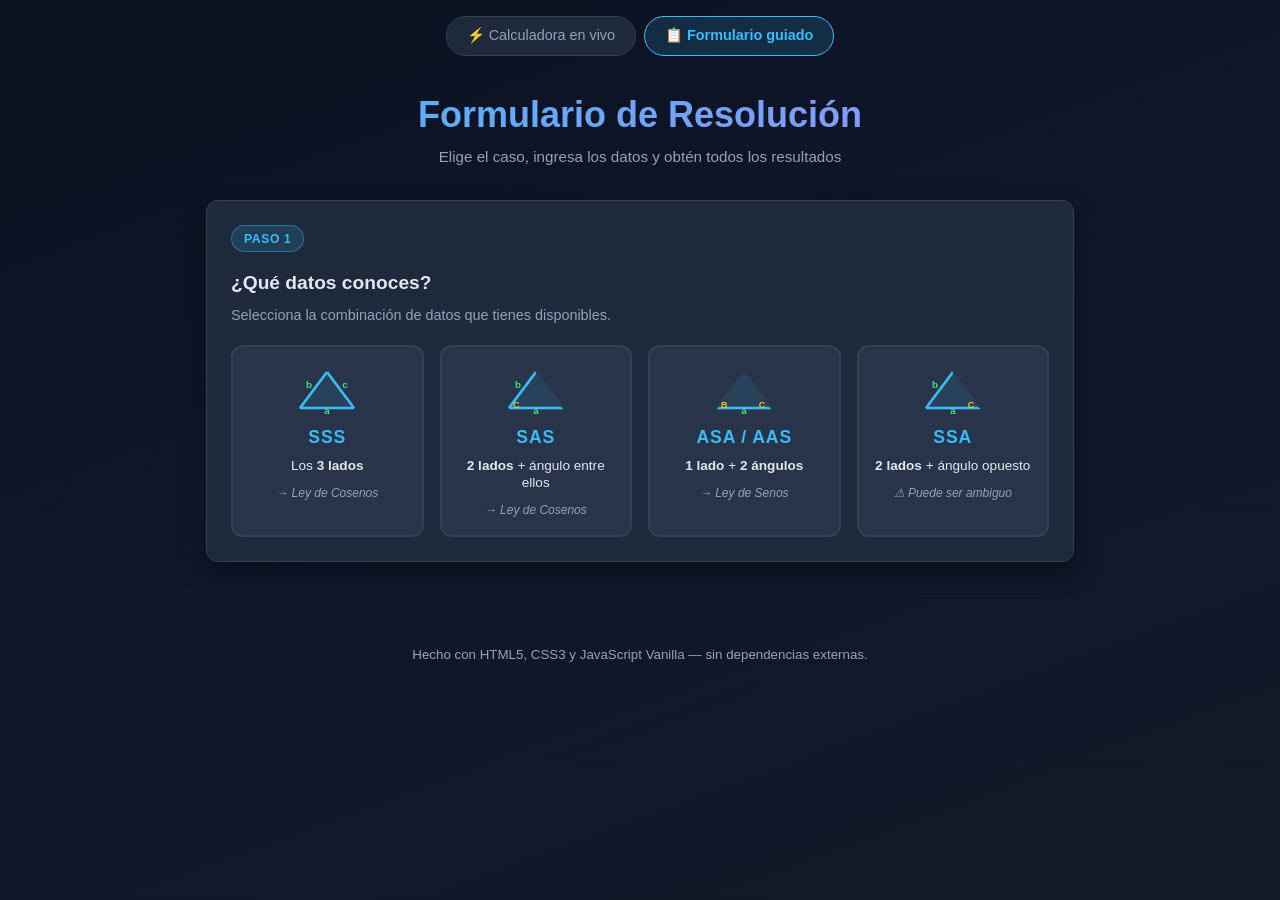
==== formulario.html @ 6e1d43f0 "Add files via upload" ====
<!DOCTYPE html>
<html lang="es">
<head>
    <meta charset="UTF-8">
    <meta name="viewport" content="width=device-width, initial-scale=1.0">
    <title>Formulario — Calculadora Trigonométrica</title>
    <link rel="stylesheet" href="styles.css">
    <link rel="stylesheet" href="formulario.css">
</head>
<body>
    <nav class="app-nav">
        <a href="index.html" class="nav-link">⚡ Calculadora en vivo</a>
        <a href="formulario.html" class="nav-link active">📋 Formulario guiado</a>
    </nav>

    <header class="app-header">
        <h1>Formulario de Resolución</h1>
        <p class="subtitle">Elige el caso, ingresa los datos y obtén todos los resultados</p>
    </header>

    <main class="form-main">

        <!-- ── Paso 1: Selector de caso ─────────────────── -->
        <section class="form-section">
            <div class="step-badge">Paso 1</div>
            <h2>¿Qué datos conoces?</h2>
            <p class="step-hint">Selecciona la combinación de datos que tienes disponibles.</p>

            <div class="case-grid">

                <label class="case-card" data-case="SSS">
                    <input type="radio" name="caso" value="SSS">
                    <div class="case-icon">
                        <svg viewBox="0 0 80 60" class="mini-tri">
                            <polygon points="10,50 70,50 40,10" class="mt-fill"/>
                            <line x1="10" y1="50" x2="70" y2="50" class="mt-known"/>
                            <line x1="10" y1="50" x2="40" y2="10" class="mt-known"/>
                            <line x1="70" y1="50" x2="40" y2="10" class="mt-known"/>
                            <text x="40" y="57" class="mt-lbl">a</text>
                            <text x="20" y="28" class="mt-lbl">b</text>
                            <text x="60" y="28" class="mt-lbl">c</text>
                        </svg>
                    </div>
                    <div class="case-title">SSS</div>
                    <div class="case-desc">Los <strong>3 lados</strong></div>
                    <div class="case-law">→ Ley de Cosenos</div>
                </label>

                <label class="case-card" data-case="SAS">
                    <input type="radio" name="caso" value="SAS">
                    <div class="case-icon">
                        <svg viewBox="0 0 80 60" class="mini-tri">
                            <polygon points="10,50 70,50 40,10" class="mt-fill"/>
                            <line x1="10" y1="50" x2="70" y2="50" class="mt-known"/>
                            <line x1="10" y1="50" x2="40" y2="10" class="mt-known"/>
                            <line x1="70" y1="50" x2="40" y2="10" class="mt-unknown"/>
                            <text x="40" y="57" class="mt-lbl">a</text>
                            <text x="20" y="28" class="mt-lbl">b</text>
                            <text x="18" y="50" class="mt-lbl-ang">C</text>
                        </svg>
                    </div>
                    <div class="case-title">SAS</div>
                    <div class="case-desc"><strong>2 lados</strong> + ángulo entre ellos</div>
                    <div class="case-law">→ Ley de Cosenos</div>
                </label>

                <label class="case-card" data-case="ASA">
                    <input type="radio" name="caso" value="ASA">
                    <div class="case-icon">
                        <svg viewBox="0 0 80 60" class="mini-tri">
                            <polygon points="10,50 70,50 40,10" class="mt-fill"/>
                            <line x1="10" y1="50" x2="70" y2="50" class="mt-known"/>
                            <line x1="10" y1="50" x2="40" y2="10" class="mt-unknown"/>
                            <line x1="70" y1="50" x2="40" y2="10" class="mt-unknown"/>
                            <text x="40" y="57" class="mt-lbl">a</text>
                            <text x="18" y="50" class="mt-lbl-ang">B</text>
                            <text x="60" y="50" class="mt-lbl-ang">C</text>
                        </svg>
                    </div>
                    <div class="case-title">ASA / AAS</div>
                    <div class="case-desc"><strong>1 lado</strong> + <strong>2 ángulos</strong></div>
                    <div class="case-law">→ Ley de Senos</div>
                </label>

                <label class="case-card" data-case="SSA">
                    <input type="radio" name="caso" value="SSA">
                    <div class="case-icon">
                        <svg viewBox="0 0 80 60" class="mini-tri">
                            <polygon points="10,50 70,50 40,10" class="mt-fill"/>
                            <line x1="10" y1="50" x2="70" y2="50" class="mt-known"/>
                            <line x1="10" y1="50" x2="40" y2="10" class="mt-known"/>
                            <line x1="70" y1="50" x2="40" y2="10" class="mt-unknown"/>
                            <text x="40" y="57" class="mt-lbl">a</text>
                            <text x="20" y="28" class="mt-lbl">b</text>
                            <text x="60" y="50" class="mt-lbl-ang">C</text>
                        </svg>
                    </div>
                    <div class="case-title">SSA</div>
                    <div class="case-desc"><strong>2 lados</strong> + ángulo opuesto</div>
                    <div class="case-law">⚠ Puede ser ambiguo</div>
                </label>

            </div>
        </section>

        <!-- ── Paso 2: Campos dinámicos ─────────────────── -->
        <section class="form-section" id="step2" hidden>
            <div class="step-badge">Paso 2</div>
            <h2>Ingresa los datos conocidos</h2>
            <p class="step-hint" id="step2-hint"></p>

            <div class="dyn-fields" id="dyn-fields"></div>

            <button type="button" class="solve-btn" id="btn-solve">Calcular triángulo</button>
        </section>

        <!-- ── Resultados ────────────────────────────────── -->
        <section class="form-section result-section" id="result-section" hidden>
            <div class="step-badge success">Resultado</div>
            <h2>Triángulo resuelto</h2>

            <!-- Alerta / aviso -->
            <div class="result-alert" id="result-alert" hidden></div>

            <!-- Tipo + diagrama -->
            <div class="result-top">
                <div class="type-badges" id="type-badges"></div>
                <div class="result-diagram">
                    <svg id="form-svg" viewBox="0 0 380 280" xmlns="http://www.w3.org/2000/svg"></svg>
                </div>
            </div>

            <!-- Grid de valores -->
            <div class="value-grid">
                <div class="value-group">
                    <h3>Lados</h3>
                    <div class="value-row"><span class="vr-label">a</span><span class="vr-val" id="fr-a">—</span></div>
                    <div class="value-row"><span class="vr-label">b</span><span class="vr-val" id="fr-b">—</span></div>
                    <div class="value-row"><span class="vr-label">c</span><span class="vr-val" id="fr-c">—</span></div>
                </div>
                <div class="value-group">
                    <h3>Ángulos</h3>
                    <div class="value-row"><span class="vr-label">A</span><span class="vr-val" id="fr-A">—</span></div>
                    <div class="value-row"><span class="vr-label">B</span><span class="vr-val" id="fr-B">—</span></div>
                    <div class="value-row"><span class="vr-label">C</span><span class="vr-val" id="fr-C">—</span></div>
                </div>
                <div class="value-group">
                    <h3>Medidas</h3>
                    <div class="value-row"><span class="vr-label">Perímetro</span><span class="vr-val" id="fr-per">—</span></div>
                    <div class="value-row"><span class="vr-label">Semiperímetro</span><span class="vr-val" id="fr-semi">—</span></div>
                    <div class="value-row"><span class="vr-label">Área</span><span class="vr-val" id="fr-area">—</span></div>
                    <div class="value-row"><span class="vr-label">Inradio (r)</span><span class="vr-val" id="fr-inr">—</span></div>
                    <div class="value-row"><span class="vr-label">Circunradio (R)</span><span class="vr-val" id="fr-cir">—</span></div>
                </div>
                <div class="value-group">
                    <h3>Alturas</h3>
                    <div class="value-row"><span class="vr-label">h<sub>a</sub></span><span class="vr-val" id="fr-ha">—</span></div>
                    <div class="value-row"><span class="vr-label">h<sub>b</sub></span><span class="vr-val" id="fr-hb">—</span></div>
                    <div class="value-row"><span class="vr-label">h<sub>c</sub></span><span class="vr-val" id="fr-hc">—</span></div>
                </div>
            </div>

            <!-- Info hipotenusa (si rectángulo) -->
            <div class="hyp-info" id="fr-hyp-info" hidden></div>

            <!-- ── DESARROLLO / PROCEDIMIENTO ──────────────── -->
            <div class="dev-section" id="dev-section">
                <button class="dev-toggle" id="dev-toggle" type="button">
                    <span>📐 Ver desarrollo paso a paso</span>
                    <span class="dev-arrow" id="dev-arrow">▼</span>
                </button>
                <div class="dev-body" id="dev-body" hidden></div>
            </div>

            <!-- Método (badge pequeño debajo del desarrollo) -->
            <div class="method-box" id="method-box"></div>

            <!-- Tabla trigonométrica -->
            <div class="trig-section">
                <h3>Razones Trigonométricas</h3>
                <div class="trig-table-wrapper">
                    <table class="trig-table">
                        <thead>
                            <tr>
                                <th>Ángulo</th>
                                <th>Valor</th>
                                <th>sen</th>
                                <th>cos</th>
                                <th>tan</th>
                                <th>cot</th>
                                <th>sec</th>
                                <th>csc</th>
                            </tr>
                        </thead>
                        <tbody>
                            <tr>
                                <th>A</th>
                                <td id="ff-A-val">—</td>
                                <td id="ff-A-sen">—</td>
                                <td id="ff-A-cos">—</td>
                                <td id="ff-A-tan">—</td>
                                <td id="ff-A-cot">—</td>
                                <td id="ff-A-sec">—</td>
                                <td id="ff-A-csc">—</td>
                            </tr>
                            <tr>
                                <th>B</th>
                                <td id="ff-B-val">—</td>
                                <td id="ff-B-sen">—</td>
                                <td id="ff-B-cos">—</td>
                                <td id="ff-B-tan">—</td>
                                <td id="ff-B-cot">—</td>
                                <td id="ff-B-sec">—</td>
                                <td id="ff-B-csc">—</td>
                            </tr>
                            <tr>
                                <th>C</th>
                                <td id="ff-C-val">—</td>
                                <td id="ff-C-sen">—</td>
                                <td id="ff-C-cos">—</td>
                                <td id="ff-C-tan">—</td>
                                <td id="ff-C-cot">—</td>
                                <td id="ff-C-sec">—</td>
                                <td id="ff-C-csc">—</td>
                            </tr>
                        </tbody>
                    </table>
                </div>
            </div>

            <div class="form-actions">
                <button type="button" id="btn-reset" class="reset-btn">← Nuevo cálculo</button>
            </div>
        </section>

        <!-- ── Error ─────────────────────────────────────── -->
        <div class="error-box" id="error-box" hidden></div>

    </main>

    <footer class="app-footer">
        <small>Hecho con HTML5, CSS3 y JavaScript Vanilla — sin dependencias externas.</small>
    </footer>

    <script src="solver.js"></script>
    <script src="formulario.js"></script>
</body>
</html>
---- styles.css ----
/* Reset y variables */
*,
*::before,
*::after {
    box-sizing: border-box;
}

:root {
    --bg: #0f172a;
    --bg-panel: #1e293b;
    --bg-card: #273449;
    --border: #334155;
    --text: #e2e8f0;
    --text-dim: #94a3b8;
    --accent: #38bdf8;
    --accent-strong: #0ea5e9;
    --success: #4ade80;
    --warning: #fbbf24;
    --error: #f87171;
    --info: #60a5fa;
    --shadow: 0 10px 25px rgba(0, 0, 0, 0.35);
    --radius: 12px;
}

html, body {
    margin: 0;
    padding: 0;
}

body {
    font-family: -apple-system, BlinkMacSystemFont, "Segoe UI", Roboto,
        "Helvetica Neue", Arial, sans-serif;
    background: linear-gradient(160deg, #0b1120 0%, #0f172a 50%, #111827 100%);
    color: var(--text);
    min-height: 100vh;
    line-height: 1.5;
    -webkit-font-smoothing: antialiased;
}

/* Nav */
.app-nav {
    display: flex;
    justify-content: center;
    gap: 0.5rem;
    padding: 1rem 1rem 0;
}

.nav-link {
    display: inline-flex;
    align-items: center;
    gap: 0.4rem;
    padding: 0.5rem 1.25rem;
    background: var(--bg-panel);
    border: 1px solid var(--border);
    border-radius: 999px;
    color: var(--text-dim);
    text-decoration: none;
    font-size: 0.9rem;
    font-weight: 500;
    transition: all 0.15s;
}

.nav-link:hover {
    border-color: var(--accent);
    color: var(--text);
}

.nav-link.active {
    background: rgba(56, 189, 248, 0.15);
    border-color: var(--accent);
    color: var(--accent);
    font-weight: 700;
}

/* Header */
.app-header {
    text-align: center;
    padding: 2rem 1rem 1rem;
}

.app-header h1 {
    margin: 0;
    font-size: clamp(1.5rem, 3vw + 0.5rem, 2.25rem);
    background: linear-gradient(90deg, var(--accent), #a78bfa);
    -webkit-background-clip: text;
    background-clip: text;
    color: transparent;
}

.subtitle {
    margin: 0.25rem 0 0;
    color: var(--text-dim);
    font-size: 0.95rem;
}

/* Layout principal */
.app-main {
    max-width: 1200px;
    margin: 0 auto;
    padding: 1rem;
    display: grid;
    grid-template-columns: minmax(280px, 1fr) minmax(280px, 1.2fr);
    grid-template-areas:
        "input diagram"
        "results results";
    gap: 1.25rem;
}

@media (max-width: 820px) {
    .app-main {
        grid-template-columns: 1fr;
        grid-template-areas:
            "input"
            "diagram"
            "results";
    }
}

.input-panel { grid-area: input; }
.diagram-panel { grid-area: diagram; }
.results-panel { grid-area: results; }

/* Paneles */
.panel {
    background: var(--bg-panel);
    border: 1px solid var(--border);
    border-radius: var(--radius);
    padding: 1.25rem;
    box-shadow: var(--shadow);
}

.panel h2 {
    margin: 0 0 1rem;
    font-size: 1.1rem;
    color: var(--accent);
    text-transform: uppercase;
    letter-spacing: 0.05em;
}

/* Inputs */
.input-grid {
    display: grid;
    grid-template-columns: 1fr 1fr;
    gap: 1rem;
}

@media (max-width: 480px) {
    .input-grid { grid-template-columns: 1fr; }
}

.input-group {
    border: 1px solid var(--border);
    border-radius: 10px;
    padding: 0.75rem;
    margin: 0;
}

.input-group legend {
    padding: 0 0.4rem;
    color: var(--text-dim);
    font-size: 0.85rem;
    text-transform: uppercase;
    letter-spacing: 0.05em;
}

.input-group label {
    display: flex;
    align-items: center;
    justify-content: space-between;
    gap: 0.5rem;
    margin: 0.5rem 0;
}

.input-group label span em {
    font-style: italic;
    color: var(--accent);
    font-weight: 600;
}

.input-group input {
    width: 100px;
    padding: 0.5rem 0.6rem;
    background: var(--bg-card);
    border: 1px solid var(--border);
    border-radius: 8px;
    color: var(--text);
    font-size: 0.95rem;
    text-align: right;
    transition: border-color 0.15s, box-shadow 0.15s;
    -moz-appearance: textfield;
}

.input-group input::-webkit-outer-spin-button,
.input-group input::-webkit-inner-spin-button {
    -webkit-appearance: none;
    margin: 0;
}

.input-group input:focus {
    outline: none;
    border-color: var(--accent);
    box-shadow: 0 0 0 3px rgba(56, 189, 248, 0.2);
}

.input-group input.invalid {
    border-color: var(--error);
    box-shadow: 0 0 0 3px rgba(248, 113, 113, 0.2);
}

/* Acciones */
.actions {
    display: flex;
    gap: 0.5rem;
    margin-top: 1rem;
    flex-wrap: wrap;
    align-items: center;
}

.type-presets {
    margin-top: 1rem;
    padding-top: 0.25rem;
    border-top: 1px dashed rgba(148, 163, 184, 0.2);
}

.example-presets {
    margin-top: 0.5rem;
    padding-top: 0.25rem;
    border-top: 1px dashed rgba(148, 163, 184, 0.2);
}

/* Botones de ejemplo con acento verde para distinguirlos de los presets */
.example-presets button {
    background: rgba(74, 222, 128, 0.08);
    border-color: rgba(74, 222, 128, 0.35);
    color: #86efac;
}

.example-presets button:hover {
    background: #16a34a;
    border-color: #4ade80;
    color: #fff;
    transform: translateY(-1px);
}

.actions-label {
    color: var(--text-dim);
    font-size: 0.8rem;
    text-transform: uppercase;
    letter-spacing: 0.05em;
    margin-right: 0.25rem;
}

.actions button {
    flex: 1;
    min-width: 110px;
    padding: 0.6rem 1rem;
    background: var(--bg-card);
    border: 1px solid var(--border);
    border-radius: 8px;
    color: var(--text);
    cursor: pointer;
    font-size: 0.9rem;
    font-weight: 500;
    transition: all 0.15s;
}

.actions button:hover {
    background: var(--accent-strong);
    border-color: var(--accent);
    color: #fff;
    transform: translateY(-1px);
}

/* Mensaje de estado */
.status-message {
    margin-top: 1rem;
    padding: 0.75rem 1rem;
    background: rgba(96, 165, 250, 0.1);
    border-left: 3px solid var(--info);
    border-radius: 6px;
    color: var(--text);
    font-size: 0.9rem;
    min-height: 2.5rem;
}

.status-message.success {
    background: rgba(74, 222, 128, 0.1);
    border-left-color: var(--success);
}

.status-message.warning {
    background: rgba(251, 191, 36, 0.1);
    border-left-color: var(--warning);
}

.status-message.error {
    background: rgba(248, 113, 113, 0.1);
    border-left-color: var(--error);
}

/* Diagrama SVG */
.svg-container {
    background: var(--bg-card);
    border: 1px solid var(--border);
    border-radius: 10px;
    padding: 0.5rem;
    display: flex;
    justify-content: center;
    align-items: center;
    min-height: 280px;
}

#triangle-svg {
    width: 100%;
    height: auto;
    max-height: 360px;
    display: block;
}

/* Estilos de elementos SVG */
.svg-side {
    stroke: var(--accent);
    stroke-width: 2.5;
    fill: none;
    stroke-linecap: round;
    stroke-linejoin: round;
}

.svg-side.hypotenuse {
    stroke: #f472b6;
    stroke-width: 4;
}

.svg-hyp-label {
    fill: #f472b6;
    font-size: 12px;
    font-weight: 700;
    font-family: inherit;
    letter-spacing: 0.02em;
}

.svg-right-marker {
    fill: none;
    stroke: var(--warning);
    stroke-width: 2;
    stroke-linecap: square;
}

.svg-right-square {
    fill: rgba(251, 191, 36, 0.15);
    stroke: var(--warning);
    stroke-width: 1.5;
}

.svg-fill {
    fill: rgba(56, 189, 248, 0.12);
    stroke: none;
}

.svg-vertex {
    fill: var(--accent);
}

.svg-vertex-label {
    fill: var(--text);
    font-size: 16px;
    font-weight: 700;
    font-family: inherit;
}

.svg-side-label {
    fill: var(--success);
    font-size: 13px;
    font-weight: 600;
    font-family: inherit;
}

.svg-angle-arc {
    fill: none;
    stroke: var(--warning);
    stroke-width: 1.8;
}

.svg-angle-label {
    fill: var(--warning);
    font-size: 12px;
    font-weight: 600;
    font-family: inherit;
}

.svg-placeholder {
    fill: var(--text-dim);
    font-size: 14px;
    font-family: inherit;
}

/* Resultados */
.results-grid {
    display: grid;
    grid-template-columns: repeat(auto-fit, minmax(220px, 1fr));
    gap: 1rem;
}

.result-card {
    background: var(--bg-card);
    border: 1px solid var(--border);
    border-radius: 10px;
    padding: 0.9rem 1rem;
}

.result-card.wide {
    grid-column: 1 / -1;
}

.result-card h3 {
    margin: 0 0 0.6rem;
    font-size: 0.85rem;
    color: var(--text-dim);
    text-transform: uppercase;
    letter-spacing: 0.05em;
}

.result-list {
    list-style: none;
    padding: 0;
    margin: 0;
}

.result-list li {
    display: flex;
    justify-content: space-between;
    align-items: baseline;
    padding: 0.3rem 0;
    border-bottom: 1px dashed rgba(148, 163, 184, 0.15);
    font-size: 0.92rem;
}

.result-list li:last-child {
    border-bottom: none;
}

.result-list .label {
    color: var(--text-dim);
}

.result-list .value {
    font-variant-numeric: tabular-nums;
    font-weight: 600;
    color: var(--text);
}

.result-list .value.computed {
    color: var(--success);
}

.result-list .value.given {
    color: var(--accent);
}

/* Marcado especial para el lado que es la hipotenusa */
.result-list li.is-hypotenuse {
    background: rgba(244, 114, 182, 0.08);
    border-bottom-color: rgba(244, 114, 182, 0.25);
    padding-left: 0.4rem;
    padding-right: 0.4rem;
    border-radius: 6px;
    margin: 0.1rem -0.4rem;
}

.result-list li.is-hypotenuse .label::after {
    content: "hipotenusa";
    display: inline-block;
    margin-left: 0.5rem;
    padding: 0.08rem 0.5rem;
    border-radius: 999px;
    background: rgba(244, 114, 182, 0.22);
    color: #f9a8d4;
    font-size: 0.68rem;
    font-weight: 700;
    letter-spacing: 0.04em;
    text-transform: uppercase;
    vertical-align: 1px;
}

.result-list li.is-hypotenuse .value {
    color: #f9a8d4;
    font-weight: 800;
}

.right-info {
    margin-top: 0.6rem;
    padding: 0.55rem 0.75rem;
    background: rgba(244, 114, 182, 0.12);
    border-left: 3px solid #f472b6;
    border-radius: 6px;
    font-size: 0.85rem;
    line-height: 1.45;
    color: var(--text);
}

.right-info strong {
    color: #f9a8d4;
}

.right-info .pill {
    display: inline-block;
    padding: 0.05rem 0.5rem;
    border-radius: 999px;
    background: rgba(251, 191, 36, 0.2);
    color: var(--warning);
    font-weight: 700;
    font-size: 0.8rem;
    margin: 0 0.15rem;
}

/* Tabla trigonométrica */
.trig-table-wrapper {
    overflow-x: auto;
}

.trig-table {
    width: 100%;
    border-collapse: collapse;
    font-size: 0.88rem;
    font-variant-numeric: tabular-nums;
}

.trig-table th,
.trig-table td {
    padding: 0.45rem 0.6rem;
    text-align: right;
    border-bottom: 1px solid rgba(148, 163, 184, 0.15);
}

.trig-table thead th {
    color: var(--text-dim);
    font-weight: 600;
    text-transform: uppercase;
    font-size: 0.75rem;
    letter-spacing: 0.05em;
    border-bottom: 1px solid var(--border);
}

.trig-table tbody th {
    text-align: left;
    color: var(--accent);
    font-weight: 700;
}

/* Footer */
.app-footer {
    text-align: center;
    padding: 2rem 1rem;
    color: var(--text-dim);
}

/* Reduce motion */
@media (prefers-reduced-motion: reduce) {
    * { transition: none !important; }
}
---- formulario.css ----
/* formulario.css — Estilos exclusivos de la página de formulario */

/* ── Acordeón de desarrollo ─────────────────────────────────────── */
.dev-section {
    margin-bottom: 1.2rem;
    border: 1px solid var(--border);
    border-radius: 10px;
    overflow: hidden;
}

.dev-toggle {
    width: 100%;
    display: flex;
    align-items: center;
    justify-content: space-between;
    padding: 0.85rem 1.1rem;
    background: rgba(99, 102, 241, 0.1);
    border: none;
    color: #a5b4fc;
    font-size: 0.95rem;
    font-weight: 700;
    cursor: pointer;
    text-align: left;
    gap: 0.5rem;
    transition: background 0.15s;
}

.dev-toggle:hover { background: rgba(99, 102, 241, 0.18); }
.dev-toggle.open { background: rgba(99, 102, 241, 0.2); }
.dev-arrow { font-size: 0.75rem; transition: transform 0.2s; }

.dev-body {
    padding: 1.2rem;
    background: var(--bg-card);
    border-top: 1px solid var(--border);
    display: flex;
    flex-direction: column;
    gap: 1.5rem;
}

/* Grupo (sección dentro del desarrollo) */
.dev-group {
    display: flex;
    flex-direction: column;
    gap: 0.75rem;
}

.dev-group-title {
    font-size: 0.85rem;
    font-weight: 800;
    text-transform: uppercase;
    letter-spacing: 0.07em;
    color: var(--text-dim);
    border-bottom: 1px dashed var(--border);
    padding-bottom: 0.4rem;
}

/* Paso individual */
.dev-step {
    background: var(--bg-panel);
    border: 1px solid var(--border);
    border-radius: 8px;
    overflow: hidden;
}

.dev-step-title {
    background: rgba(56, 189, 248, 0.08);
    border-bottom: 1px solid var(--border);
    padding: 0.45rem 0.9rem;
    font-size: 0.8rem;
    font-weight: 700;
    color: var(--accent);
    letter-spacing: 0.02em;
}

.dev-formula-row {
    display: flex;
    flex-direction: column;
    gap: 0;
}

.dev-formula {
    padding: 0.5rem 0.9rem;
    font-size: 0.88rem;
    font-family: 'Courier New', 'Consolas', monospace;
    line-height: 1.65;
    border-bottom: 1px dashed rgba(148, 163, 184, 0.12);
}

.dev-formula:last-child { border-bottom: none; }

/* Tipos de fórmula */
.dev-formula.symbolic {
    color: var(--text-dim);
    background: rgba(255, 255, 255, 0.02);
    font-style: italic;
}

.dev-formula.subst {
    color: var(--text);
    background: rgba(255, 255, 255, 0.03);
}

.dev-formula.result {
    color: var(--success);
    font-weight: 700;
    background: rgba(74, 222, 128, 0.06);
    font-size: 0.92rem;
}

.dev-formula strong { color: #86efac; }

.dev-note {
    padding: 0.35rem 0.9rem 0.5rem;
    font-size: 0.78rem;
    color: var(--warning);
    background: rgba(251, 191, 36, 0.05);
    border-top: 1px dashed rgba(251, 191, 36, 0.2);
}

/* Bloque de razones trigonométricas */
.dev-trig-angle {
    background: var(--bg-panel);
    border: 1px solid var(--border);
    border-radius: 8px;
    overflow: hidden;
}

.dev-trig-label {
    background: rgba(251, 191, 36, 0.08);
    border-bottom: 1px solid var(--border);
    padding: 0.45rem 0.9rem;
    font-size: 0.82rem;
    font-weight: 700;
    color: var(--warning);
}

.dev-trig-grid {
    display: flex;
    flex-direction: column;
}

.dtg-row {
    display: grid;
    grid-template-columns: 100px 1fr auto;
    gap: 0.5rem;
    align-items: center;
    padding: 0.35rem 0.9rem;
    border-bottom: 1px dashed rgba(148, 163, 184, 0.1);
    font-size: 0.85rem;
}

.dtg-row:last-child { border-bottom: none; }

.dtg-name {
    color: var(--accent);
    font-weight: 700;
    font-family: 'Courier New', monospace;
    white-space: nowrap;
}

.dtg-sym {
    color: var(--text-dim);
    font-family: 'Courier New', monospace;
    font-size: 0.82rem;
}

.dtg-val {
    color: var(--success);
    font-family: 'Courier New', monospace;
    font-weight: 700;
    text-align: right;
    white-space: nowrap;
}

.dtg-val strong { color: #86efac; }

@media (max-width: 560px) {
    .dtg-row { grid-template-columns: 80px 1fr auto; }
    .dev-formula { font-size: 0.8rem; }
}

.form-main {
    max-width: 900px;
    margin: 0 auto;
    padding: 1rem 1rem 3rem;
    display: flex;
    flex-direction: column;
    gap: 1.5rem;
}

/* Secciones / pasos */
.form-section {
    background: var(--bg-panel);
    border: 1px solid var(--border);
    border-radius: var(--radius);
    padding: 1.5rem;
    box-shadow: var(--shadow);
}

.form-section h2 {
    margin: 0.5rem 0 0.4rem;
    font-size: 1.2rem;
    color: var(--text);
}

.step-hint {
    color: var(--text-dim);
    font-size: 0.9rem;
    margin: 0 0 1.2rem;
}

.step-badge {
    display: inline-block;
    padding: 0.2rem 0.75rem;
    border-radius: 999px;
    background: rgba(56, 189, 248, 0.15);
    border: 1px solid rgba(56, 189, 248, 0.4);
    color: var(--accent);
    font-size: 0.75rem;
    font-weight: 700;
    text-transform: uppercase;
    letter-spacing: 0.06em;
    margin-bottom: 0.6rem;
}

.step-badge.success {
    background: rgba(74, 222, 128, 0.15);
    border-color: rgba(74, 222, 128, 0.4);
    color: var(--success);
}

/* ── Tarjetas de caso ──────────────────────────────────── */
.case-grid {
    display: grid;
    grid-template-columns: repeat(auto-fit, minmax(170px, 1fr));
    gap: 1rem;
}

.case-card {
    position: relative;
    display: flex;
    flex-direction: column;
    align-items: center;
    gap: 0.4rem;
    padding: 1rem 0.75rem;
    background: var(--bg-card);
    border: 2px solid var(--border);
    border-radius: 12px;
    cursor: pointer;
    transition: all 0.15s;
    text-align: center;
    user-select: none;
}

.case-card input[type="radio"] {
    position: absolute;
    opacity: 0;
    pointer-events: none;
}

.case-card:hover {
    border-color: var(--accent);
    background: rgba(56, 189, 248, 0.06);
    transform: translateY(-2px);
}

.case-card:has(input:checked) {
    border-color: var(--accent);
    background: rgba(56, 189, 248, 0.12);
    box-shadow: 0 0 0 3px rgba(56, 189, 248, 0.2);
}

.case-title {
    font-size: 1.1rem;
    font-weight: 800;
    color: var(--accent);
    letter-spacing: 0.05em;
}

.case-desc {
    font-size: 0.85rem;
    color: var(--text);
    line-height: 1.3;
}

.case-law {
    font-size: 0.75rem;
    color: var(--text-dim);
    font-style: italic;
    margin-top: 0.2rem;
}

/* Mini SVG triángulo */
.case-icon { width: 72px; height: 54px; }
.mini-tri { width: 100%; height: 100%; }
.mt-fill { fill: rgba(56, 189, 248, 0.1); }
.mt-known { stroke: var(--accent); stroke-width: 3; }
.mt-unknown { stroke: var(--border); stroke-width: 2; stroke-dasharray: 5 3; }
.mt-lbl { fill: var(--success); font-size: 11px; font-weight: 700; text-anchor: middle; font-family: inherit; }
.mt-lbl-ang { fill: var(--warning); font-size: 10px; font-weight: 700; text-anchor: middle; font-family: inherit; }

/* ── Campos dinámicos ──────────────────────────────────── */
.dyn-fields {
    display: grid;
    grid-template-columns: repeat(auto-fit, minmax(220px, 1fr));
    gap: 1rem;
    margin-bottom: 1.5rem;
}

.field-group {
    background: var(--bg-card);
    border: 1px solid var(--border);
    border-radius: 10px;
    padding: 0.9rem 1rem;
}

.field-group legend, .field-group .fg-title {
    display: block;
    font-size: 0.8rem;
    font-weight: 700;
    text-transform: uppercase;
    letter-spacing: 0.05em;
    color: var(--text-dim);
    margin-bottom: 0.6rem;
}

/* Wrapper campo + error inline */
.field-item {
    margin: 0.45rem 0;
    display: flex;
    flex-direction: column;
    gap: 0.2rem;
}

.field-row {
    display: flex;
    align-items: center;
    justify-content: space-between;
    gap: 0.5rem;
}

.field-row label-text, .field-row .fl-label {
    font-size: 0.92rem;
    color: var(--text);
}

.fl-label em { color: var(--accent); font-weight: 700; font-style: italic; }
.fl-label .ang-em { color: var(--warning); font-weight: 700; font-style: italic; }

/* Error inline por campo */
.field-error {
    font-size: 0.75rem;
    color: var(--error);
    padding-left: 0.2rem;
    min-height: 0;
    max-height: 0;
    overflow: hidden;
    opacity: 0;
    transition: max-height 0.2s ease, opacity 0.2s ease;
}

.field-error.show {
    max-height: 2.5rem;
    opacity: 1;
}

.field-row input {
    width: 110px;
    padding: 0.45rem 0.6rem;
    background: var(--bg-panel);
    border: 1px solid var(--border);
    border-radius: 8px;
    color: var(--text);
    font-size: 0.95rem;
    text-align: right;
    -moz-appearance: textfield;
    transition: border-color 0.15s, box-shadow 0.15s;
}
.field-row input::-webkit-outer-spin-button,
.field-row input::-webkit-inner-spin-button { -webkit-appearance: none; margin: 0; }
.field-row input:focus {
    outline: none;
    border-color: var(--accent);
    box-shadow: 0 0 0 3px rgba(56, 189, 248, 0.2);
}
.field-row input.invalid {
    border-color: var(--error);
    box-shadow: 0 0 0 3px rgba(248, 113, 113, 0.15);
    background: rgba(248, 113, 113, 0.06);
}
.field-row input.valid {
    border-color: var(--success);
    box-shadow: 0 0 0 2px rgba(74, 222, 128, 0.15);
}

/* ── Botón principal ───────────────────────────────────── */
.solve-btn {
    width: 100%;
    padding: 0.85rem 1.5rem;
    background: linear-gradient(135deg, var(--accent-strong), #6366f1);
    border: none;
    border-radius: 10px;
    color: #fff;
    font-size: 1.05rem;
    font-weight: 700;
    cursor: pointer;
    letter-spacing: 0.03em;
    transition: all 0.15s;
    box-shadow: 0 4px 15px rgba(14, 165, 233, 0.3);
}

.solve-btn:hover {
    transform: translateY(-2px);
    box-shadow: 0 6px 20px rgba(14, 165, 233, 0.45);
}

.solve-btn:active { transform: translateY(0); }

/* ── Resultados ────────────────────────────────────────── */
.result-alert {
    padding: 0.7rem 1rem;
    border-radius: 8px;
    background: rgba(251, 191, 36, 0.12);
    border-left: 3px solid var(--warning);
    color: var(--text);
    font-size: 0.9rem;
    margin-bottom: 1.2rem;
}

.result-top {
    display: flex;
    gap: 1.5rem;
    align-items: flex-start;
    flex-wrap: wrap;
    margin-bottom: 1.5rem;
}

.type-badges {
    display: flex;
    flex-direction: column;
    gap: 0.5rem;
    min-width: 160px;
}

.type-badge {
    display: inline-flex;
    align-items: center;
    gap: 0.4rem;
    padding: 0.4rem 0.9rem;
    border-radius: 999px;
    font-size: 0.85rem;
    font-weight: 700;
    border: 1px solid;
}

.type-badge.sides { background: rgba(56,189,248,0.12); border-color: rgba(56,189,248,0.4); color: var(--accent); }
.type-badge.angles { background: rgba(74,222,128,0.12); border-color: rgba(74,222,128,0.4); color: var(--success); }
.type-badge.method { background: rgba(148,163,184,0.1); border-color: var(--border); color: var(--text-dim); font-weight: 500; font-style: italic; }

.result-diagram {
    flex: 1;
    min-width: 220px;
    background: var(--bg-card);
    border: 1px solid var(--border);
    border-radius: 10px;
    padding: 0.5rem;
}

#form-svg {
    width: 100%;
    height: auto;
    display: block;
}

/* Grid de valores */
.value-grid {
    display: grid;
    grid-template-columns: repeat(auto-fit, minmax(180px, 1fr));
    gap: 1rem;
    margin-bottom: 1.2rem;
}

.value-group {
    background: var(--bg-card);
    border: 1px solid var(--border);
    border-radius: 10px;
    padding: 0.9rem 1rem;
}

.value-group h3 {
    margin: 0 0 0.6rem;
    font-size: 0.78rem;
    color: var(--text-dim);
    text-transform: uppercase;
    letter-spacing: 0.05em;
}

.value-row {
    display: flex;
    justify-content: space-between;
    align-items: baseline;
    padding: 0.28rem 0;
    border-bottom: 1px dashed rgba(148,163,184,0.15);
    font-size: 0.9rem;
}

.value-row:last-child { border-bottom: none; }

.vr-label { color: var(--text-dim); }
.vr-val { font-weight: 700; font-variant-numeric: tabular-nums; color: var(--text); }
.vr-val.given { color: var(--accent); }
.vr-val.computed { color: var(--success); }
.vr-val.hyp { color: #f9a8d4; font-weight: 800; }

.value-row.is-hyp .vr-label::after {
    content: " HIPOTENUSA";
    display: inline-block;
    margin-left: 0.4rem;
    padding: 0.05rem 0.45rem;
    border-radius: 999px;
    background: rgba(244,114,182,0.2);
    color: #f9a8d4;
    font-size: 0.65rem;
    font-weight: 700;
    letter-spacing: 0.04em;
    vertical-align: 2px;
}

/* Info hipotenusa */
.hyp-info {
    margin-bottom: 1rem;
    padding: 0.65rem 1rem;
    background: rgba(244,114,182,0.1);
    border-left: 3px solid #f472b6;
    border-radius: 6px;
    font-size: 0.88rem;
    color: var(--text);
    line-height: 1.5;
}

.hyp-info strong { color: #f9a8d4; }
.hyp-info .pill {
    display: inline-block;
    padding: 0.05rem 0.5rem;
    border-radius: 999px;
    background: rgba(251,191,36,0.2);
    color: var(--warning);
    font-weight: 700;
    font-size: 0.8rem;
    margin: 0 0.1rem;
}

/* Método */
.method-box {
    margin-bottom: 1.2rem;
    padding: 0.7rem 1rem;
    background: rgba(99,102,241,0.1);
    border-left: 3px solid #818cf8;
    border-radius: 6px;
    font-size: 0.88rem;
    color: var(--text-dim);
}

.method-box strong { color: #a5b4fc; }

/* Tabla trig */
.trig-section { margin-bottom: 1rem; }
.trig-section h3 {
    font-size: 0.9rem;
    color: var(--text-dim);
    text-transform: uppercase;
    letter-spacing: 0.05em;
    margin: 0 0 0.6rem;
}

/* Error */
.error-box {
    padding: 1rem 1.25rem;
    background: rgba(248,113,113,0.12);
    border: 1px solid rgba(248,113,113,0.35);
    border-radius: 10px;
    color: var(--error);
    font-size: 0.95rem;
    font-weight: 500;
}

/* Botones resultado */
.form-actions { margin-top: 1.5rem; text-align: center; }
.reset-btn {
    padding: 0.65rem 2rem;
    background: var(--bg-card);
    border: 1px solid var(--border);
    border-radius: 8px;
    color: var(--text);
    cursor: pointer;
    font-size: 0.95rem;
    font-weight: 500;
    transition: all 0.15s;
}
.reset-btn:hover { background: var(--accent-strong); border-color: var(--accent); color: #fff; }

@media (max-width: 600px) {
    .case-grid { grid-template-columns: 1fr 1fr; }
    .result-top { flex-direction: column; }
    .result-diagram { width: 100%; }
}
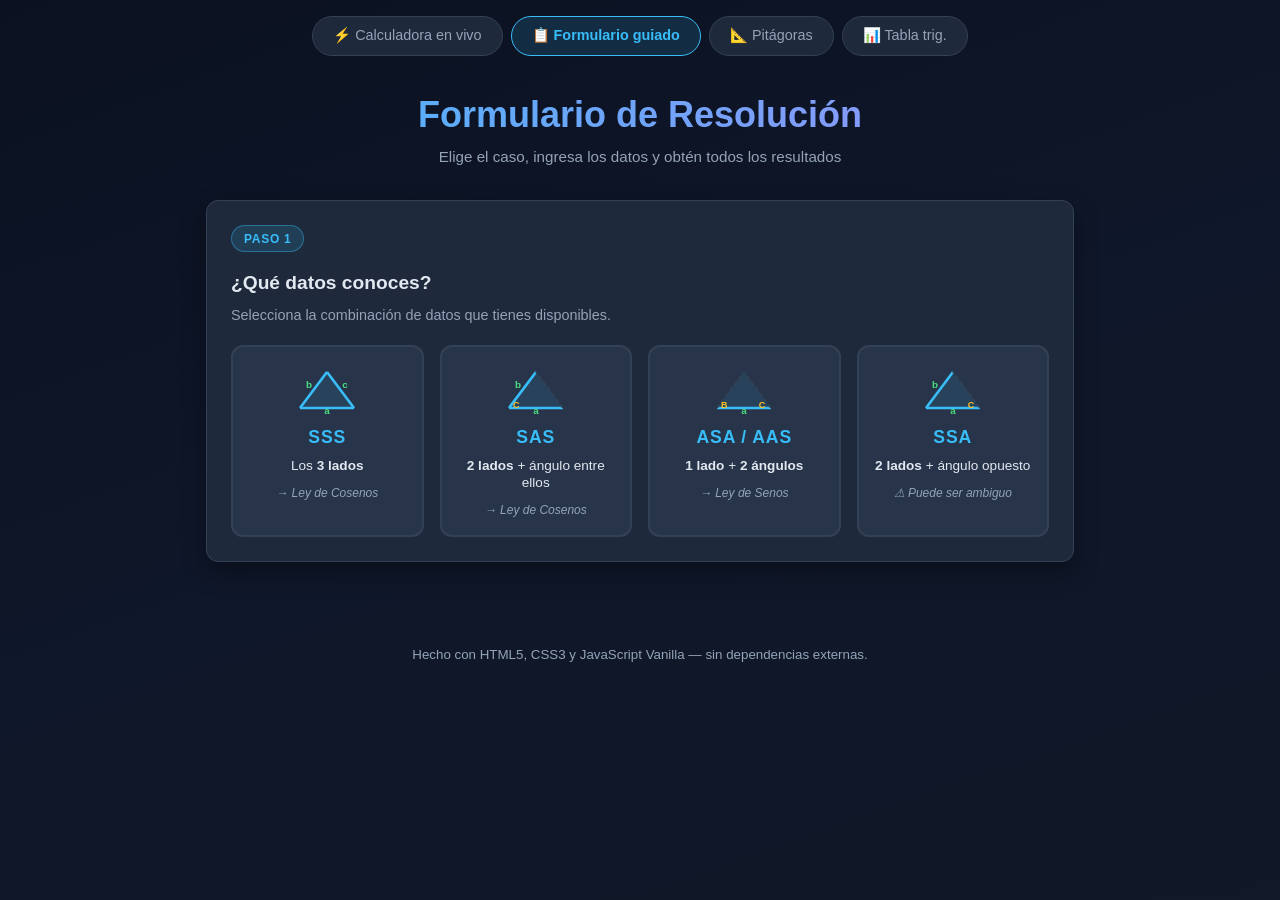
==== commit 50882a30: "Add files via upload" ====
--- a/formulario.html
+++ b/formulario.html
@@ -11,6 +11,8 @@
     <nav class="app-nav">
         <a href="index.html" class="nav-link">⚡ Calculadora en vivo</a>
         <a href="formulario.html" class="nav-link active">📋 Formulario guiado</a>
+        <a href="pitagoras.html" class="nav-link">📐 Pitágoras</a>
+        <a href="tabla.html" class="nav-link">📊 Tabla trig.</a>
     </nav>
 
     <header class="app-header">
